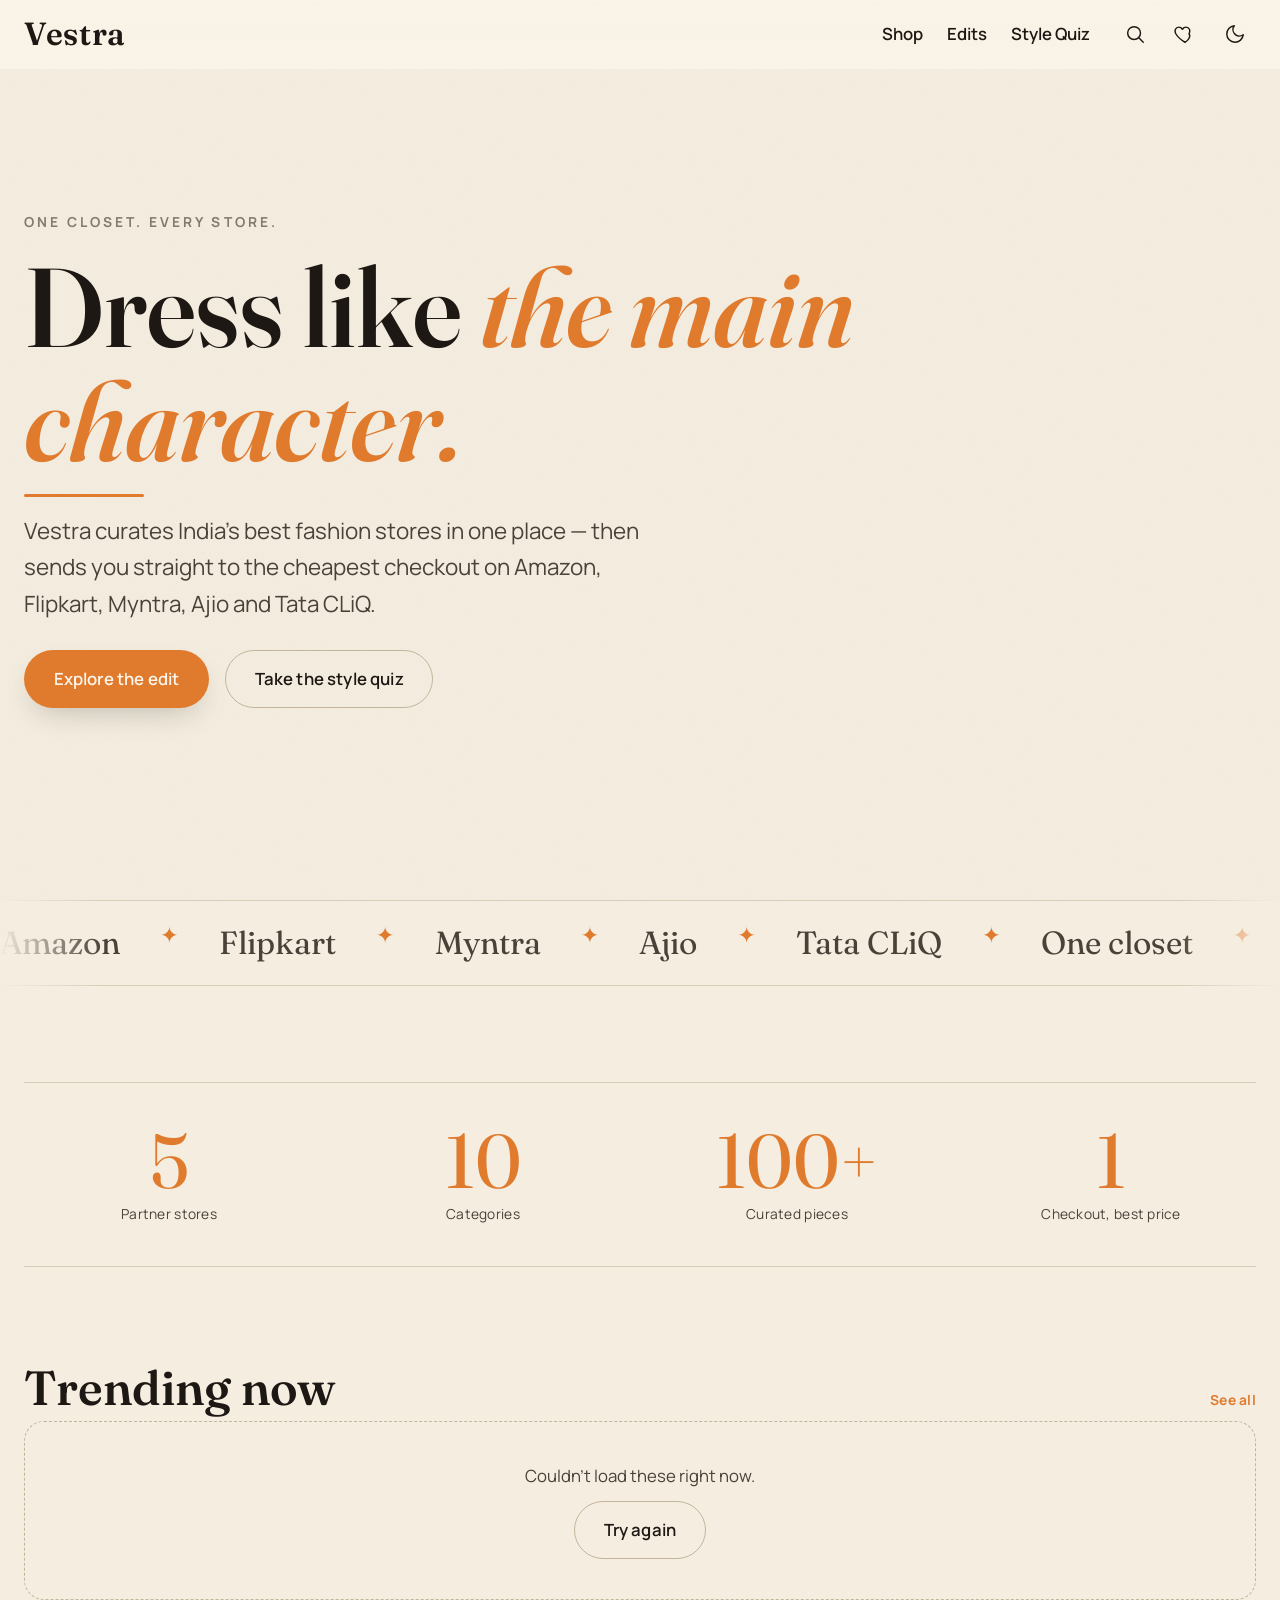
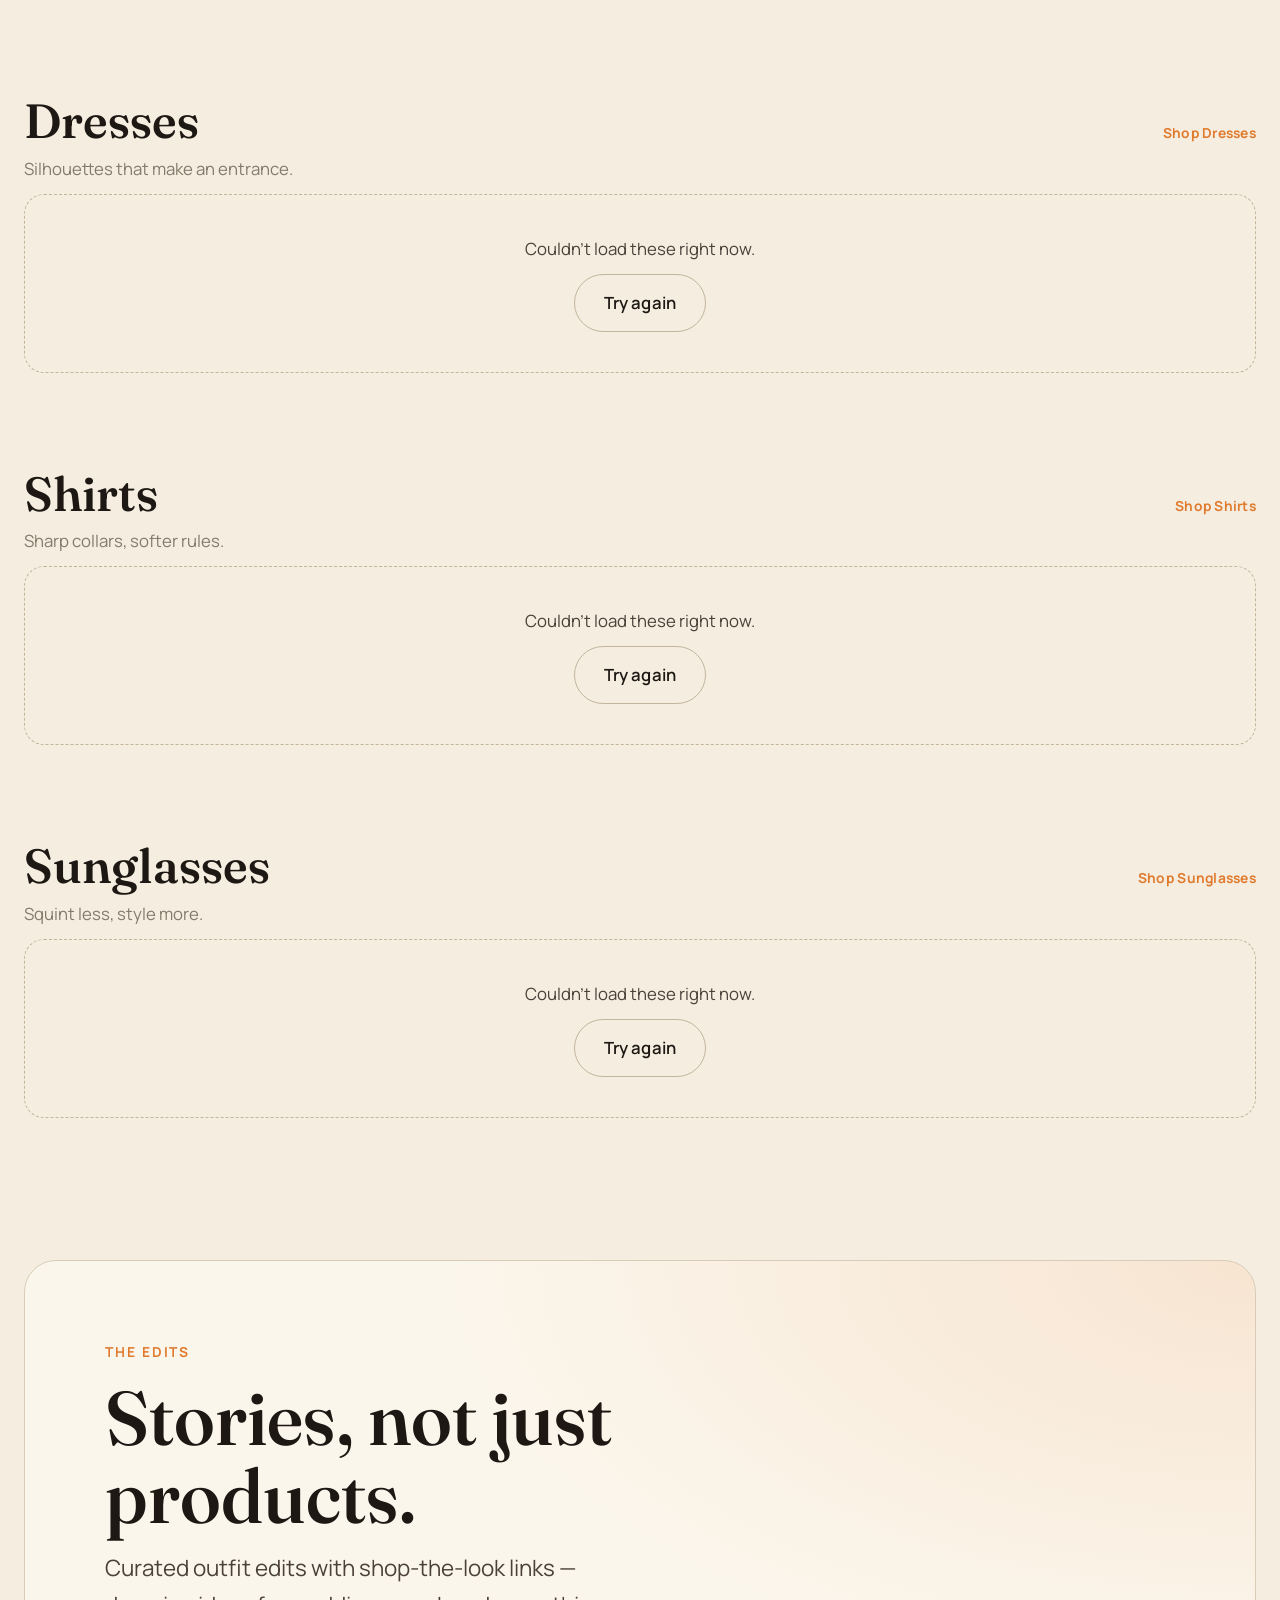
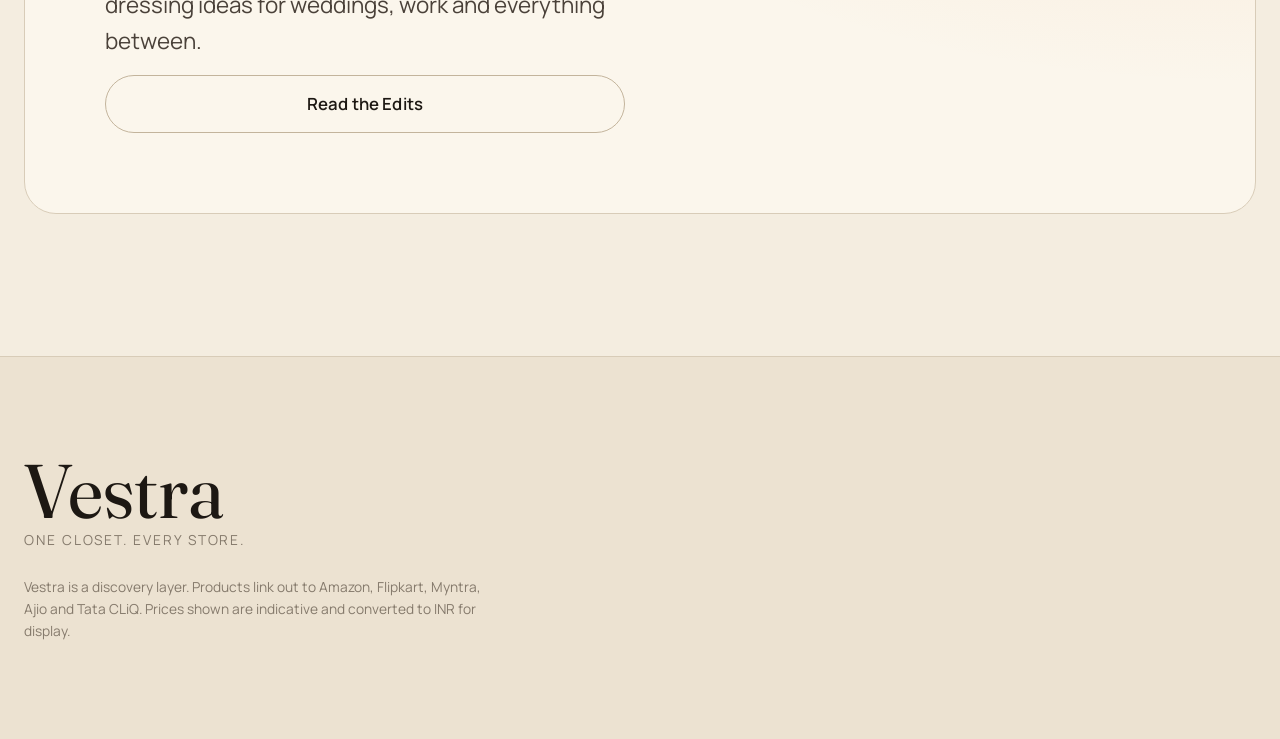
==== index.html @ 84464e83 "feat: :sparkles: Add the initial styling and product window." ====
<!DOCTYPE html>
<html lang="en" data-theme="light">
  <head>
    <meta charset="UTF-8" />
    <meta name="viewport" content="width=device-width, initial-scale=1.0" />
    <meta
      name="description"
      content="Vestra — one closet, every store. Discover clothing across Amazon, Flipkart, Myntra, Ajio and Tata CLiQ, and check out at the best price."
    />
    <meta name="theme-color" content="#e07b2e" />
    <title>Vestra — One closet. Every store.</title>

    <!--
      Theme boot: apply the saved / OS-preferred theme BEFORE first paint so
      there is no flash of the wrong colour scheme. Kept inline and tiny on
      purpose; the value key mirrors STORAGE_KEYS.THEME / THEME.ATTRIBUTE.
    -->
    <script>
      (function () {
        try {
          var KEY = 'vestra.theme.v1';
          var saved = localStorage.getItem(KEY);
          var theme =
            saved === 'light' || saved === 'dark'
              ? saved
              : window.matchMedia('(prefers-color-scheme: dark)').matches
                ? 'dark'
                : 'light';
          document.documentElement.setAttribute('data-theme', theme);
        } catch (e) {
          /* storage blocked — default theme from the attribute stands */
        }
      })();
    </script>

    <!-- Fonts: Fraunces (display serif) + Manrope (sans). -->
    <link rel="preconnect" href="https://fonts.googleapis.com" />
    <link rel="preconnect" href="https://fonts.gstatic.com" crossorigin />
    <link
      href="https://fonts.googleapis.com/css2?family=Fraunces:ital,opsz,wght@0,9..144,400..700;1,9..144,400..600&family=Manrope:wght@400;500;600;700;800&display=swap"
      rel="stylesheet"
    />

    <!-- Styles: order matters (tokens → base → layout → components → pages → motion). -->
    <link rel="stylesheet" href="css/tokens.css" />
    <link rel="stylesheet" href="css/base.css" />
    <link rel="stylesheet" href="css/layout.css" />
    <link rel="stylesheet" href="css/components.css" />
    <link rel="stylesheet" href="css/pages.css" />
    <link rel="stylesheet" href="css/motion.css" />
  </head>
  <body>
    <a class="skip-link" href="#app-main">Skip to content</a>

    <header id="app-header" class="app-header"></header>

    <main id="app-main" class="app-main" tabindex="-1"></main>

    <footer id="app-footer" class="app-footer"></footer>

    <div id="toast-host" class="toast-host" aria-live="polite" aria-atomic="false"></div>

    <noscript>
      <p style="padding: 2rem; text-align: center">
        Vestra needs JavaScript enabled to browse the collection.
      </p>
    </noscript>

    <script type="module" src="js/app.js"></script>
  </body>
</html>
---- css/tokens.css ----
/*
 * tokens.css — Design tokens for the "Ink & Saffron Atelier" theme.
 * All colour, type, spacing, radius, shadow and motion values live here as
 * custom properties. Light (ivory paper) is the default; [data-theme="dark"]
 * (Midnight Ink) overrides the colour set only. Nothing else in the codebase
 * should hard-code a colour or a raw pixel scale value.
 */

:root {
  /* --- Brand palette (theme-independent hues) --- */
  --saffron: #e07b2e;
  --saffron-bright: #f2953f;
  --saffron-deep: #b85e18;
  --ink-true: #17130f;

  /* --- Light theme: warm ivory paper + deep ink --- */
  --paper: #f4ede0;
  --paper-raised: #fbf6ec;
  --paper-sunk: #ece2d1;
  --ink: #1d1813;
  --ink-soft: #4a4139;
  --ink-faint: #857a6c;
  --line: #d8ccb8;
  --line-strong: #c3b49c;
  --accent: var(--saffron);
  --accent-hover: var(--saffron-deep);
  --accent-contrast: #fff8ef;
  --on-accent: #fdf6ec;
  --surface-glass: rgba(251, 246, 236, 0.72);
  --success: #3f7d55;
  --danger: #b23b32;
  --shadow-color: 29 24 19;
  --grain-opacity: 0.045;

  /* --- Typography --- */
  --font-display: 'Fraunces', 'Georgia', serif;
  --font-sans: 'Manrope', system-ui, -apple-system, 'Segoe UI', sans-serif;

  --step--1: clamp(0.78rem, 0.75rem + 0.15vw, 0.86rem);
  --step-0: clamp(0.95rem, 0.92rem + 0.2vw, 1.05rem);
  --step-1: clamp(1.15rem, 1.05rem + 0.5vw, 1.4rem);
  --step-2: clamp(1.45rem, 1.25rem + 1vw, 2rem);
  --step-3: clamp(1.9rem, 1.5rem + 2vw, 3rem);
  --step-4: clamp(2.6rem, 1.8rem + 4vw, 4.75rem);
  --step-5: clamp(3.2rem, 2rem + 6.5vw, 7rem);

  --leading-tight: 1.02;
  --leading-snug: 1.2;
  --leading-body: 1.62;
  --tracking-wide: 0.22em;
  --tracking-caps: 0.14em;

  /* --- Spacing scale (8px base, fluid where useful) --- */
  --space-2xs: 0.25rem;
  --space-xs: 0.5rem;
  --space-sm: 0.75rem;
  --space-md: 1rem;
  --space-lg: 1.5rem;
  --space-xl: 2.5rem;
  --space-2xl: clamp(3rem, 2rem + 5vw, 6rem);
  --space-3xl: clamp(4rem, 2.5rem + 8vw, 9rem);

  /* --- Radii --- */
  --radius-sm: 6px;
  --radius-md: 12px;
  --radius-lg: 20px;
  --radius-xl: 32px;
  --radius-pill: 999px;

  /* --- Elevation --- */
  --shadow-sm: 0 1px 2px rgba(var(--shadow-color) / 0.08);
  --shadow-md: 0 12px 30px -12px rgba(var(--shadow-color) / 0.28);
  --shadow-lg: 0 30px 60px -20px rgba(var(--shadow-color) / 0.35);

  /* --- Layout --- */
  --container: 1240px;
  --container-narrow: 780px;
  --header-h: 68px;

  /* --- Motion --- */
  --ease-out: cubic-bezier(0.16, 1, 0.3, 1);
  --ease-in-out: cubic-bezier(0.65, 0, 0.35, 1);
  --ease-spring: cubic-bezier(0.34, 1.56, 0.64, 1);
  --dur-fast: 180ms;
  --dur-base: 320ms;
  --dur-slow: 620ms;

  /* --- Z layers --- */
  --z-header: 100;
  --z-menu: 90;
  --z-toast: 200;
  --z-overlay: 150;

  /* Paper-grain texture as an inline SVG data-URI (fractal noise). */
  --grain: url("data:image/svg+xml,%3Csvg xmlns='http://www.w3.org/2000/svg' width='140' height='140'%3E%3Cfilter id='n'%3E%3CfeTurbulence type='fractalNoise' baseFrequency='0.85' numOctaves='2' stitchTiles='stitch'/%3E%3C/filter%3E%3Crect width='100%25' height='100%25' filter='url(%23n)'/%3E%3C/svg%3E");
}

/* --- Dark theme: Midnight Ink --- */
:root[data-theme='dark'] {
  --paper: #14110d;
  --paper-raised: #1e1a15;
  --paper-sunk: #100d0a;
  --ink: #f3ebdd;
  --ink-soft: #c9bda9;
  --ink-faint: #8c7f6d;
  --line: #322b22;
  --line-strong: #453c30;
  --accent: var(--saffron-bright);
  --accent-hover: var(--saffron-bright);
  --accent-contrast: #1a140c;
  --on-accent: #17130d;
  --surface-glass: rgba(30, 26, 21, 0.72);
  --success: #6bbd87;
  --danger: #e0776c;
  --shadow-color: 0 0 0;
  --grain-opacity: 0.06;
}
---- css/base.css ----
/*
 * base.css — Reset, typography defaults, the paper-grain overlay, focus and
 * selection styling, buttons, links and other primitive element styles shared
 * across every page.
 */

*,
*::before,
*::after {
  box-sizing: border-box;
}

* {
  margin: 0;
}

html {
  -webkit-text-size-adjust: 100%;
  scroll-behavior: smooth;
}

@media (prefers-reduced-motion: reduce) {
  html {
    scroll-behavior: auto;
  }
}

body {
  min-height: 100vh;
  background-color: var(--paper);
  color: var(--ink);
  font-family: var(--font-sans);
  font-size: var(--step-0);
  line-height: var(--leading-body);
  font-weight: 400;
  -webkit-font-smoothing: antialiased;
  text-rendering: optimizeLegibility;
  transition: background-color var(--dur-base) var(--ease-out),
    color var(--dur-base) var(--ease-out);
}

/* Fixed paper-grain overlay — the tactile "atelier" texture. */
body::before {
  content: '';
  position: fixed;
  inset: 0;
  z-index: 1;
  pointer-events: none;
  background-image: var(--grain);
  background-repeat: repeat;
  opacity: var(--grain-opacity);
  mix-blend-mode: multiply;
}

:root[data-theme='dark'] body::before {
  mix-blend-mode: screen;
}

img,
picture,
svg,
video {
  display: block;
  max-width: 100%;
}

button,
input,
select,
textarea {
  font: inherit;
  color: inherit;
}

button {
  background: none;
  border: none;
  cursor: pointer;
}

a {
  color: inherit;
  text-decoration: none;
}

ul,
ol {
  list-style: none;
  padding: 0;
}

h1,
h2,
h3,
h4 {
  font-family: var(--font-display);
  font-weight: 560;
  line-height: var(--leading-snug);
  font-optical-sizing: auto;
}

em {
  font-style: italic;
}

/* --- Accessible focus ring --- */
:focus-visible {
  outline: 2px solid var(--accent);
  outline-offset: 3px;
  border-radius: var(--radius-sm);
}

::selection {
  background: var(--accent);
  color: var(--on-accent);
}

/* --- Scrollbar (WebKit) --- */
::-webkit-scrollbar {
  width: 11px;
  height: 11px;
}
::-webkit-scrollbar-thumb {
  background: var(--line-strong);
  border-radius: var(--radius-pill);
  border: 3px solid var(--paper);
}

/* --- Icon primitive --- */
.icon {
  width: 22px;
  height: 22px;
  flex: none;
}

/* --- Buttons --- */
.btn {
  display: inline-flex;
  align-items: center;
  justify-content: center;
  gap: var(--space-xs);
  padding: 0.85em 1.7em;
  border-radius: var(--radius-pill);
  font-family: var(--font-sans);
  font-size: var(--step-0);
  font-weight: 600;
  letter-spacing: 0.01em;
  cursor: pointer;
  border: 1px solid transparent;
  transition: transform var(--dur-fast) var(--ease-out),
    background-color var(--dur-fast) var(--ease-out),
    color var(--dur-fast) var(--ease-out),
    border-color var(--dur-fast) var(--ease-out),
    box-shadow var(--dur-fast) var(--ease-out);
  will-change: transform;
}
.btn:active {
  transform: scale(0.97);
}
.btn--primary {
  background: var(--accent);
  color: var(--on-accent);
  box-shadow: var(--shadow-md);
}
.btn--primary:hover {
  background: var(--accent-hover);
  transform: translateY(-2px);
}
.btn--ghost {
  background: transparent;
  color: var(--ink);
  border-color: var(--line-strong);
}
.btn--ghost:hover {
  border-color: var(--ink);
  transform: translateY(-2px);
}
.btn--block {
  width: 100%;
}
.btn:disabled {
  opacity: 0.5;
  cursor: not-allowed;
  transform: none;
}

/* --- Utility --- */
.is-hidden {
  display: none !important;
}
.visually-hidden {
  position: absolute;
  width: 1px;
  height: 1px;
  padding: 0;
  overflow: hidden;
  clip: rect(0 0 0 0);
  white-space: nowrap;
  border: 0;
}

/* Skip link for keyboard users. */
.skip-link {
  position: absolute;
  left: var(--space-md);
  top: -60px;
  z-index: var(--z-toast);
  background: var(--ink);
  color: var(--paper);
  padding: var(--space-xs) var(--space-md);
  border-radius: var(--radius-sm);
  transition: top var(--dur-fast) var(--ease-out);
}
.skip-link:focus {
  top: var(--space-md);
}
---- css/layout.css ----
/*
 * layout.css — App chrome (header, nav, footer), the page outlet, container
 * widths, section rhythm, saffron rule lines, and the shared page-shell/hero
 * scaffolding used by every route.
 */

/* --- Containers --- */
.container,
#app-main > * {
  width: 100%;
}

.app-main {
  position: relative;
  z-index: 2;
  min-height: 60vh;
}

.section {
  width: min(100% - 2 * var(--space-lg), var(--container));
  margin-inline: auto;
  padding-block: var(--space-2xl);
}
.section--narrow {
  width: min(100% - 2 * var(--space-lg), var(--container-narrow));
}

/* --- Header --- */
.app-header {
  position: sticky;
  top: 0;
  z-index: var(--z-header);
  background: var(--surface-glass);
  backdrop-filter: blur(14px) saturate(1.2);
  -webkit-backdrop-filter: blur(14px) saturate(1.2);
  border-bottom: 1px solid transparent;
  transition: border-color var(--dur-base) var(--ease-out),
    box-shadow var(--dur-base) var(--ease-out);
}
.app-header.is-scrolled {
  border-bottom-color: var(--line);
  box-shadow: var(--shadow-sm);
}
.header__inner {
  width: min(100% - 2 * var(--space-lg), var(--container));
  margin-inline: auto;
  min-height: var(--header-h);
  display: flex;
  align-items: center;
  gap: var(--space-lg);
}
.brand {
  margin-right: auto;
}
.brand__mark {
  font-family: var(--font-display);
  font-weight: 600;
  font-size: var(--step-2);
  letter-spacing: 0.02em;
}
.header__nav {
  display: flex;
  align-items: center;
  gap: var(--space-lg);
}
.header__nav-item {
  position: relative;
}
.header__link {
  font-weight: 600;
  font-size: var(--step-0);
  padding: var(--space-xs) 0;
  position: relative;
}
.header__link::after {
  content: '';
  position: absolute;
  left: 0;
  bottom: 0;
  height: 2px;
  width: 100%;
  background: var(--accent);
  transform: scaleX(0);
  transform-origin: left;
  transition: transform var(--dur-base) var(--ease-out);
}
.header__link:hover::after,
.header__link.is-active::after {
  transform: scaleX(1);
}
.header__actions {
  display: flex;
  align-items: center;
  gap: var(--space-xs);
}
.header__icon-btn {
  position: relative;
  display: inline-flex;
  align-items: center;
  justify-content: center;
  width: 42px;
  height: 42px;
  border-radius: var(--radius-pill);
  color: var(--ink);
  transition: background-color var(--dur-fast) var(--ease-out),
    color var(--dur-fast) var(--ease-out);
}
.header__icon-btn:hover {
  background: var(--paper-sunk);
  color: var(--accent);
}
.header__badge {
  position: absolute;
  top: 2px;
  right: 2px;
  min-width: 18px;
  height: 18px;
  padding: 0 5px;
  border-radius: var(--radius-pill);
  background: var(--accent);
  color: var(--on-accent);
  font-size: 0.68rem;
  font-weight: 700;
  display: grid;
  place-items: center;
  line-height: 1;
}
.header__menu-btn {
  display: none;
  color: var(--ink);
}

/* --- Category mega-menu --- */
.nav-menu {
  position: absolute;
  top: calc(100% + var(--space-sm));
  left: 50%;
  transform: translateX(-50%) translateY(8px);
  display: flex;
  gap: var(--space-xl);
  padding: var(--space-lg) var(--space-xl);
  background: var(--paper-raised);
  border: 1px solid var(--line);
  border-radius: var(--radius-lg);
  box-shadow: var(--shadow-lg);
  opacity: 0;
  visibility: hidden;
  transition: opacity var(--dur-base) var(--ease-out),
    transform var(--dur-base) var(--ease-out), visibility var(--dur-base);
}
.header__nav-item.has-menu:hover .nav-menu,
.header__nav-item.has-menu:focus-within .nav-menu {
  opacity: 1;
  visibility: visible;
  transform: translateX(-50%) translateY(0);
}
.nav-menu__head {
  display: block;
  font-family: var(--font-display);
  font-size: var(--step-1);
  margin-bottom: var(--space-sm);
}
.nav-menu__list {
  display: grid;
  gap: var(--space-2xs);
}
.nav-menu__list a {
  color: var(--ink-soft);
  font-size: var(--step--1);
  transition: color var(--dur-fast) var(--ease-out);
}
.nav-menu__list a:hover {
  color: var(--accent);
}

/* --- Footer --- */
.app-footer {
  position: relative;
  z-index: 2;
  border-top: 1px solid var(--line);
  background: var(--paper-sunk);
  margin-top: var(--space-3xl);
}
.footer__inner {
  width: min(100% - 2 * var(--space-lg), var(--container));
  margin-inline: auto;
  padding-block: var(--space-2xl);
  display: grid;
  gap: var(--space-lg);
}
.footer__word {
  font-family: var(--font-display);
  font-size: var(--step-4);
  line-height: 1;
}
.footer__tag {
  color: var(--ink-faint);
  letter-spacing: var(--tracking-caps);
  text-transform: uppercase;
  font-size: var(--step--1);
}
.footer__fine {
  color: var(--ink-faint);
  max-width: 60ch;
  font-size: var(--step--1);
}

/* --- Saffron rule --- */
.rule {
  height: 3px;
  width: 88px;
  background: var(--accent);
  border-radius: var(--radius-pill);
}

/* --- Generic page shells --- */
.page-shell {
  width: min(100% - 2 * var(--space-lg), var(--container));
  margin-inline: auto;
  padding-block: var(--space-2xl);
}
.page-title {
  font-size: var(--step-4);
}
.page-lede {
  color: var(--ink-soft);
  max-width: 60ch;
  margin-top: var(--space-sm);
}
.eyebrow {
  text-transform: uppercase;
  letter-spacing: var(--tracking-caps);
  font-size: var(--step--1);
  font-weight: 700;
  color: var(--accent);
}

/* --- Hero (home) --- */
.hero {
  width: min(100% - 2 * var(--space-lg), var(--container));
  margin-inline: auto;
  padding-block: var(--space-3xl) var(--space-2xl);
  display: grid;
  gap: var(--space-md);
}
.hero__eyebrow {
  text-transform: uppercase;
  letter-spacing: var(--tracking-wide);
  font-size: var(--step--1);
  font-weight: 700;
  color: var(--ink-faint);
}
.hero__title {
  font-size: var(--step-5);
  line-height: var(--leading-tight);
  max-width: 16ch;
}
.hero__title em {
  color: var(--accent);
}
.hero__rule {
  height: 3px;
  width: 120px;
  background: var(--accent);
  border-radius: var(--radius-pill);
}
.hero__lede {
  font-size: var(--step-1);
  color: var(--ink-soft);
  max-width: 46ch;
}
.hero__cta {
  display: flex;
  flex-wrap: wrap;
  gap: var(--space-md);
  margin-top: var(--space-sm);
}

/* --- 404 --- */
.notfound {
  width: min(100% - 2 * var(--space-lg), var(--container-narrow));
  margin-inline: auto;
  padding-block: var(--space-3xl);
  text-align: center;
  display: grid;
  gap: var(--space-md);
  justify-items: center;
}
.notfound__code {
  font-family: var(--font-display);
  font-size: var(--step-5);
  color: var(--accent);
  line-height: 1;
}
.notfound__title {
  font-size: var(--step-3);
}
.notfound__body {
  color: var(--ink-soft);
  max-width: 42ch;
}

/* --- Toast host --- */
.toast-host {
  position: fixed;
  bottom: var(--space-lg);
  left: 50%;
  transform: translateX(-50%);
  z-index: var(--z-toast);
  display: grid;
  gap: var(--space-xs);
  width: min(92vw, 420px);
  pointer-events: none;
}
.toast {
  pointer-events: auto;
  padding: var(--space-sm) var(--space-md);
  border-radius: var(--radius-md);
  background: var(--ink);
  color: var(--paper);
  font-size: var(--step--1);
  font-weight: 600;
  box-shadow: var(--shadow-lg);
  opacity: 0;
  transform: translateY(12px);
  transition: opacity var(--dur-base) var(--ease-out),
    transform var(--dur-base) var(--ease-out);
}
.toast.is-active {
  opacity: 1;
  transform: translateY(0);
}
.toast--success {
  background: var(--success);
  color: #fff;
}
.toast--error {
  background: var(--danger);
  color: #fff;
}

/* --- Responsive --- */
@media (max-width: 860px) {
  .header__menu-btn {
    display: inline-flex;
    order: -1;
  }
  .header__nav {
    position: fixed;
    inset: var(--header-h) 0 auto 0;
    flex-direction: column;
    align-items: flex-start;
    gap: var(--space-md);
    padding: var(--space-lg);
    background: var(--paper-raised);
    border-bottom: 1px solid var(--line);
    box-shadow: var(--shadow-lg);
    transform: translateY(-120%);
    transition: transform var(--dur-base) var(--ease-out);
    z-index: var(--z-menu);
  }
  .header__nav.is-open {
    transform: translateY(0);
  }
  .nav-menu {
    position: static;
    transform: none;
    opacity: 1;
    visibility: visible;
    box-shadow: none;
    border: none;
    padding: var(--space-sm) 0 0;
    background: transparent;
    flex-direction: column;
    gap: var(--space-md);
  }
}
---- css/components.css ----
/*
 * components.css — Reusable UI components: cards, rails, badges, skeletons,
 * filters, the price-comparison table, quiz UI and toasts. Grows phase by
 * phase; keep component blocks grouped and labelled.
 */

/* ============================================================
 * Product card
 * ============================================================ */
.card {
  position: relative;
  display: flex;
  flex-direction: column;
  border-radius: var(--radius-lg);
  background: var(--paper-raised);
  overflow: hidden;
  border: 1px solid var(--line);
  transition: transform var(--dur-base) var(--ease-out),
    box-shadow var(--dur-base) var(--ease-out), border-color var(--dur-base) var(--ease-out);
}
.card:hover {
  transform: translateY(-6px);
  box-shadow: var(--shadow-lg);
  border-color: var(--line-strong);
}
.card__link {
  display: flex;
  flex-direction: column;
  height: 100%;
}
.card__media {
  position: relative;
  aspect-ratio: 4 / 5;
  background: var(--paper-sunk);
  overflow: hidden;
}
.card__img {
  width: 100%;
  height: 100%;
  object-fit: cover;
  opacity: 0;
  transform: scale(1.04);
  transition: opacity var(--dur-slow) var(--ease-out),
    transform var(--dur-slow) var(--ease-out);
}
.card__img.is-loaded {
  opacity: 1;
  transform: scale(1);
}
.card:hover .card__img.is-loaded {
  transform: scale(1.07);
}
.card__tag {
  position: absolute;
  top: var(--space-sm);
  left: var(--space-sm);
  z-index: 2;
  background: var(--accent);
  color: var(--on-accent);
  font-size: 0.72rem;
  font-weight: 700;
  letter-spacing: 0.03em;
  padding: 4px 10px;
  border-radius: var(--radius-pill);
}
.card__body {
  padding: var(--space-md);
  display: grid;
  gap: 4px;
  flex: 1;
}
.card__brand {
  font-size: 0.72rem;
  text-transform: uppercase;
  letter-spacing: var(--tracking-caps);
  color: var(--ink-faint);
  font-weight: 700;
}
.card__title {
  font-family: var(--font-sans);
  font-size: var(--step-0);
  font-weight: 600;
  line-height: 1.3;
  display: -webkit-box;
  -webkit-line-clamp: 2;
  -webkit-box-orient: vertical;
  overflow: hidden;
}
.card__meta {
  display: flex;
  align-items: baseline;
  gap: var(--space-xs);
  margin-top: auto;
  padding-top: var(--space-xs);
  flex-wrap: wrap;
}
.card__price {
  font-weight: 700;
  font-size: var(--step-1);
}
.card__price-was {
  color: var(--ink-faint);
  text-decoration: line-through;
  font-size: var(--step--1);
}
.card__rating {
  margin-left: auto;
  display: inline-flex;
  align-items: center;
  gap: 3px;
  color: var(--ink-soft);
  font-size: var(--step--1);
  font-weight: 600;
}
.icon--xs {
  width: 13px;
  height: 13px;
  color: var(--accent);
}
.card__heart {
  position: absolute;
  top: var(--space-sm);
  right: var(--space-sm);
  z-index: 3;
  width: 38px;
  height: 38px;
  display: grid;
  place-items: center;
  border-radius: var(--radius-pill);
  background: var(--surface-glass);
  backdrop-filter: blur(6px);
  -webkit-backdrop-filter: blur(6px);
  color: var(--ink-faint);
  border: 1px solid var(--line);
  transition: transform var(--dur-fast) var(--ease-spring),
    color var(--dur-fast) var(--ease-out), background-color var(--dur-fast) var(--ease-out);
}
.card__heart:hover {
  transform: scale(1.12);
  color: var(--accent);
}
.card__heart.is-active {
  color: var(--accent);
  background: var(--accent-contrast);
  border-color: var(--accent);
}
.card__heart .icon {
  width: 19px;
  height: 19px;
  transition: transform var(--dur-fast) var(--ease-spring);
}
.card__heart.is-active .icon {
  transform: scale(1.08);
}
.card__heart-burst {
  position: absolute;
  inset: 0;
  border-radius: inherit;
  border: 2px solid var(--accent);
  opacity: 0;
  pointer-events: none;
}
.card__heart.is-popping .card__heart-burst {
  animation: heart-burst var(--dur-base) var(--ease-out);
}

/* ============================================================
 * Card grid
 * ============================================================ */
.card-grid {
  display: grid;
  grid-template-columns: repeat(auto-fill, minmax(230px, 1fr));
  gap: var(--space-lg);
}

/* ============================================================
 * Rail (horizontal carousel)
 * ============================================================ */
.rail {
  position: relative;
}
.rail__track {
  display: flex;
  gap: var(--space-lg);
  overflow-x: auto;
  scroll-snap-type: x proximity;
  padding: var(--space-xs) 2px var(--space-lg);
  scrollbar-width: none;
  cursor: grab;
}
.rail__track::-webkit-scrollbar {
  display: none;
}
.rail__track.is-dragging {
  cursor: grabbing;
  scroll-snap-type: none;
  user-select: none;
}
.rail__item {
  flex: 0 0 clamp(200px, 42vw, 268px);
  scroll-snap-align: start;
}
.rail__nav {
  position: absolute;
  top: 34%;
  z-index: 4;
  width: 44px;
  height: 44px;
  display: grid;
  place-items: center;
  border-radius: var(--radius-pill);
  background: var(--paper-raised);
  border: 1px solid var(--line-strong);
  color: var(--ink);
  box-shadow: var(--shadow-md);
  transition: opacity var(--dur-fast) var(--ease-out),
    transform var(--dur-fast) var(--ease-out), background-color var(--dur-fast);
}
.rail__nav:hover {
  background: var(--accent);
  color: var(--on-accent);
  transform: scale(1.06);
}
.rail__nav[data-rail-dir='prev'] {
  left: -18px;
}
.rail__nav[data-rail-dir='next'] {
  right: -18px;
}
.rail__nav[disabled] {
  opacity: 0;
  pointer-events: none;
}
@media (max-width: 720px) {
  .rail__nav {
    display: none;
  }
}

/* ============================================================
 * Skeletons
 * ============================================================ */
.skeleton {
  position: relative;
  overflow: hidden;
  background: var(--paper-sunk);
  border-radius: var(--radius-sm);
}
.skeleton::after {
  content: '';
  position: absolute;
  inset: 0;
  background: linear-gradient(
    90deg,
    transparent 0%,
    rgba(255, 255, 255, 0.28) 50%,
    transparent 100%
  );
  background-size: 200% 100%;
  animation: shimmer 1.4s linear infinite;
}
:root[data-theme='dark'] .skeleton::after {
  background: linear-gradient(90deg, transparent, rgba(255, 255, 255, 0.06) 50%, transparent);
  background-size: 200% 100%;
}
.skeleton-card {
  display: grid;
  gap: var(--space-xs);
  padding: 0 0 var(--space-md);
}
.skeleton--media {
  aspect-ratio: 4 / 5;
  border-radius: var(--radius-lg);
}
.skeleton--line {
  height: 0.85rem;
  border-radius: var(--radius-pill);
}
.skeleton--block {
  width: 100%;
  height: 100%;
  border-radius: var(--radius-lg);
}

/* ============================================================
 * Rail empty / error states
 * ============================================================ */
.rail-empty,
.rail-error {
  padding: var(--space-xl);
  text-align: center;
  color: var(--ink-soft);
  border: 1px dashed var(--line-strong);
  border-radius: var(--radius-lg);
}
.rail-error {
  display: grid;
  gap: var(--space-sm);
  justify-items: center;
}

/* ============================================================
 * Marquee words
 * ============================================================ */
.marquee {
  border-block: 1px solid var(--line);
  padding-block: var(--space-md);
  margin-block: var(--space-2xl);
}
.marquee__word {
  font-family: var(--font-display);
  font-size: var(--step-2);
  color: var(--ink-soft);
}
.marquee__dot {
  color: var(--accent);
  font-size: var(--step-1);
}

/* ============================================================
 * Stars
 * ============================================================ */
.stars {
  display: inline-flex;
  gap: 2px;
}
.stars .icon {
  color: var(--line-strong);
}
.stars .icon.is-filled {
  color: var(--accent);
}
.icon--sm {
  width: 16px;
  height: 16px;
}

/* ============================================================
 * Gallery
 * ============================================================ */
.gallery {
  display: grid;
  gap: var(--space-sm);
}
.gallery__main {
  position: relative;
  aspect-ratio: 4 / 5;
  border-radius: var(--radius-lg);
  overflow: hidden;
  background: var(--paper-sunk);
  cursor: zoom-in;
}
.gallery__img {
  width: 100%;
  height: 100%;
  object-fit: cover;
  opacity: 0;
  transition: opacity var(--dur-base) var(--ease-out), transform var(--dur-slow) var(--ease-out);
}
.gallery__img.is-loaded {
  opacity: 1;
}
.gallery__main.is-active .gallery__img {
  transform: scale(1.9);
}
.gallery__thumbs {
  display: flex;
  gap: var(--space-xs);
  flex-wrap: wrap;
}
.gallery__thumb {
  width: 68px;
  height: 84px;
  border-radius: var(--radius-md);
  overflow: hidden;
  border: 2px solid transparent;
  opacity: 0.6;
  transition: opacity var(--dur-fast) var(--ease-out), border-color var(--dur-fast) var(--ease-out);
}
.gallery__thumb img {
  width: 100%;
  height: 100%;
  object-fit: cover;
}
.gallery__thumb:hover {
  opacity: 1;
}
.gallery__thumb.is-active {
  opacity: 1;
  border-color: var(--accent);
}

/* ============================================================
 * Size selector
 * ============================================================ */
.sizes {
  display: grid;
  gap: var(--space-xs);
}
.sizes__head {
  display: flex;
  justify-content: space-between;
  align-items: baseline;
}
.sizes__label {
  font-weight: 700;
  font-size: var(--step--1);
  text-transform: uppercase;
  letter-spacing: var(--tracking-caps);
  color: var(--ink-faint);
}
.sizes__guide {
  color: var(--accent);
  font-size: var(--step--1);
  font-weight: 600;
}
.sizes__error {
  color: var(--danger);
  font-size: var(--step--1);
  font-weight: 600;
}

/* ============================================================
 * Price comparison table
 * ============================================================ */
.pricetable {
  margin-top: var(--space-2xl);
  border: 1px solid var(--line);
  border-radius: var(--radius-xl);
  overflow: hidden;
  background: var(--paper-raised);
}
.pricetable__head {
  padding: var(--space-lg) var(--space-lg) var(--space-sm);
}
.pricetable__title {
  font-size: var(--step-2);
}
.pricetable__sub {
  color: var(--ink-faint);
  font-size: var(--step--1);
  max-width: 60ch;
}
.pricetable__list {
  display: grid;
}
.offer {
  display: grid;
  grid-template-columns: 1.2fr 1.4fr auto;
  align-items: center;
  gap: var(--space-md);
  padding: var(--space-md) var(--space-lg);
  border-top: 1px solid var(--line);
  transition: background-color var(--dur-fast) var(--ease-out);
}
.offer:hover {
  background: var(--paper-sunk);
}
.offer--best {
  background: linear-gradient(90deg, rgba(224, 123, 46, 0.1), transparent 60%);
}
.offer--best:hover {
  background: linear-gradient(90deg, rgba(224, 123, 46, 0.16), transparent 60%);
}
.offer--oos {
  opacity: 0.6;
}
.offer__store {
  display: flex;
  align-items: center;
  gap: var(--space-xs);
  font-weight: 700;
}
.offer__dot {
  width: 12px;
  height: 12px;
  border-radius: var(--radius-pill);
  flex: none;
}
.offer__badge {
  font-size: 0.66rem;
  font-weight: 800;
  text-transform: uppercase;
  letter-spacing: 0.05em;
  background: var(--accent);
  color: var(--on-accent);
  padding: 3px 8px;
  border-radius: var(--radius-pill);
}
.offer__price-col {
  display: grid;
  gap: 2px;
}
.offer__price {
  font-weight: 700;
  font-size: var(--step-1);
}
.offer__meta {
  font-size: var(--step--1);
  color: var(--ink-faint);
}
.offer__blurb {
  font-size: 0.72rem;
  color: var(--success);
  font-weight: 600;
}
.offer__action .btn {
  padding: 0.6em 1.1em;
  font-size: var(--step--1);
  white-space: nowrap;
}
@media (max-width: 640px) {
  .offer {
    grid-template-columns: 1fr auto;
    grid-template-areas: 'store action' 'price action';
    row-gap: var(--space-2xs);
  }
  .offer__store {
    grid-area: store;
  }
  .offer__price-col {
    grid-area: price;
  }
  .offer__action {
    grid-area: action;
  }
}

/* ============================================================
 * Reviews
 * ============================================================ */
.reviews {
  margin-top: var(--space-2xl);
}
.reviews__title {
  font-size: var(--step-3);
  margin-bottom: var(--space-lg);
}
.reviews__grid {
  display: grid;
  grid-template-columns: repeat(auto-fill, minmax(260px, 1fr));
  gap: var(--space-lg);
}
.review {
  padding: var(--space-lg);
  border: 1px solid var(--line);
  border-radius: var(--radius-lg);
  background: var(--paper-raised);
  display: grid;
  gap: var(--space-sm);
}
.review__comment {
  font-family: var(--font-display);
  font-size: var(--step-1);
  line-height: 1.35;
}
.review__by {
  color: var(--ink-faint);
  font-size: var(--step--1);
}
---- css/pages.css ----
/*
 * pages.css — Page-specific compositions: home rails, product detail layout,
 * wishlist board, quiz flow and the editorial "Edits" spreads. Grows phase by
 * phase; keep each page's block grouped and labelled.
 */

/* ============================================================
 * Home
 * ============================================================ */
.home {
  overflow: clip;
}
.rail-section {
  width: min(100% - 2 * var(--space-lg), var(--container));
  margin-inline: auto;
  margin-block: var(--space-2xl);
}
.rail-section__head {
  display: flex;
  align-items: baseline;
  justify-content: space-between;
  gap: var(--space-md);
  margin-bottom: var(--space-xs);
}
.rail-section__title {
  font-size: var(--step-3);
  line-height: 1.05;
}
.rail-section__sub {
  color: var(--ink-faint);
  margin-bottom: var(--space-sm);
  max-width: 50ch;
}
.rail-section__link {
  color: var(--accent);
  font-weight: 700;
  font-size: var(--step--1);
  letter-spacing: 0.02em;
  white-space: nowrap;
  border-bottom: 1px solid transparent;
  transition: border-color var(--dur-fast) var(--ease-out);
}
.rail-section__link:hover {
  border-bottom-color: var(--accent);
}

/* Stats band */
.stats {
  display: grid;
  grid-template-columns: repeat(4, 1fr);
  gap: var(--space-lg);
  text-align: center;
  border-block: 1px solid var(--line);
  padding-block: var(--space-xl);
}
.stat__num {
  display: block;
  font-family: var(--font-display);
  font-size: var(--step-4);
  line-height: 1;
  color: var(--accent);
}
.stat__label {
  color: var(--ink-soft);
  font-size: var(--step--1);
  letter-spacing: 0.02em;
}
@media (max-width: 680px) {
  .stats {
    grid-template-columns: repeat(2, 1fr);
    gap: var(--space-md);
  }
}

/* Editorial teaser */
.editorial-teaser {
  width: min(100% - 2 * var(--space-lg), var(--container));
  margin-inline: auto;
  margin-block: var(--space-3xl);
  border-radius: var(--radius-xl);
  background:
    radial-gradient(120% 140% at 100% 0%, rgba(224, 123, 46, 0.14), transparent 55%),
    var(--paper-raised);
  border: 1px solid var(--line);
  padding: clamp(2rem, 1rem + 6vw, 5rem);
}
.editorial-teaser__inner {
  display: grid;
  gap: var(--space-md);
  max-width: 52ch;
}
.editorial-teaser__title {
  font-size: var(--step-4);
  line-height: 1.02;
}
.editorial-teaser__body {
  color: var(--ink-soft);
  font-size: var(--step-1);
}

/* ============================================================
 * Shop
 * ============================================================ */
.shop {
  width: min(100% - 2 * var(--space-lg), var(--container));
  margin-inline: auto;
  padding-block: var(--space-2xl);
}
.shop__title {
  font-size: var(--step-4);
  line-height: 1.02;
  margin-block: var(--space-2xs) var(--space-lg);
}
.shop__toolbar {
  display: flex;
  gap: var(--space-md);
  flex-wrap: wrap;
  align-items: center;
}
.shop__search {
  flex: 1 1 320px;
}
.shop__search input {
  width: 100%;
  padding: 0.8em 1.2em;
  border-radius: var(--radius-pill);
  border: 1px solid var(--line-strong);
  background: var(--paper-raised);
  transition: border-color var(--dur-fast) var(--ease-out), box-shadow var(--dur-fast);
}
.shop__search input:focus {
  outline: none;
  border-color: var(--accent);
  box-shadow: 0 0 0 3px rgba(224, 123, 46, 0.16);
}
.shop__sort select,
.filters__select select {
  padding: 0.75em 2.4em 0.75em 1em;
  border-radius: var(--radius-pill);
  border: 1px solid var(--line-strong);
  background: var(--paper-raised);
  appearance: none;
  background-image: linear-gradient(45deg, transparent 50%, var(--ink-soft) 50%),
    linear-gradient(135deg, var(--ink-soft) 50%, transparent 50%);
  background-position: calc(100% - 20px) center, calc(100% - 15px) center;
  background-size: 5px 5px, 5px 5px;
  background-repeat: no-repeat;
  cursor: pointer;
}
.shop__layout {
  display: grid;
  grid-template-columns: 250px 1fr;
  gap: var(--space-xl);
  margin-top: var(--space-xl);
  align-items: start;
}
.shop__aside {
  position: sticky;
  top: calc(var(--header-h) + var(--space-md));
}
.shop__results-head {
  display: flex;
  align-items: center;
  justify-content: space-between;
  margin-bottom: var(--space-md);
}
.shop__count {
  color: var(--ink-soft);
  font-weight: 600;
}
.shop__filters-toggle {
  display: none;
  padding: 0.5em 1.2em;
}
.shop__pager {
  margin-top: var(--space-xl);
}

/* Filters panel */
.filters {
  display: grid;
  gap: var(--space-lg);
  padding: var(--space-lg);
  border: 1px solid var(--line);
  border-radius: var(--radius-lg);
  background: var(--paper-raised);
}
.filters__header {
  display: flex;
  justify-content: space-between;
  align-items: baseline;
}
.filters__title {
  font-size: var(--step-1);
}
.filters__clear {
  color: var(--accent);
  font-size: var(--step--1);
  font-weight: 700;
}
.filters__clear:hover {
  text-decoration: underline;
}
.filters__group {
  border: none;
  padding: 0;
  display: grid;
  gap: var(--space-sm);
}
.filters__legend {
  font-size: 0.72rem;
  text-transform: uppercase;
  letter-spacing: var(--tracking-caps);
  color: var(--ink-faint);
  font-weight: 700;
}
.chips {
  display: flex;
  flex-wrap: wrap;
  gap: var(--space-2xs);
}
.chip {
  padding: 0.4em 0.9em;
  border-radius: var(--radius-pill);
  border: 1px solid var(--line-strong);
  font-size: var(--step--1);
  font-weight: 600;
  background: transparent;
  transition: all var(--dur-fast) var(--ease-out);
}
.chip:hover {
  border-color: var(--ink);
}
.chip[aria-pressed='true'] {
  background: var(--ink);
  color: var(--paper);
  border-color: var(--ink);
}
.filters__price {
  display: flex;
  align-items: center;
  gap: var(--space-xs);
}
.filters__price-field input {
  width: 100%;
  padding: 0.5em 0.7em;
  border-radius: var(--radius-sm);
  border: 1px solid var(--line-strong);
  background: var(--paper);
}
.filters__hint {
  font-size: 0.72rem;
  color: var(--ink-faint);
}
.filters__toggle {
  display: flex;
  align-items: center;
  gap: var(--space-xs);
  cursor: pointer;
  font-weight: 600;
}
.filters__select select {
  width: 100%;
}

/* Pager + state blocks */
.pager {
  display: flex;
  align-items: center;
  justify-content: center;
  gap: var(--space-lg);
}
.pager__status {
  font-weight: 600;
  color: var(--ink-soft);
}
.state-block {
  text-align: center;
  padding: var(--space-3xl) var(--space-lg);
  display: grid;
  gap: var(--space-sm);
  justify-items: center;
}
.state-block__title {
  font-size: var(--step-2);
}
.state-block__body {
  color: var(--ink-soft);
  max-width: 40ch;
}

@media (max-width: 860px) {
  .shop__layout {
    grid-template-columns: 1fr;
  }
  .shop__aside {
    position: static;
    display: none;
  }
  .shop__aside.is-open {
    display: block;
  }
  .shop__filters-toggle {
    display: inline-flex;
  }
}

/* ============================================================
 * Product detail (PDP)
 * ============================================================ */
.pdp {
  width: min(100% - 2 * var(--space-lg), var(--container));
  margin-inline: auto;
  padding-block: var(--space-lg) var(--space-2xl);
}
.pdp__back {
  display: inline-block;
  color: var(--ink-soft);
  font-weight: 600;
  margin-bottom: var(--space-lg);
  transition: color var(--dur-fast) var(--ease-out);
}
.pdp__back:hover {
  color: var(--accent);
}
.pdp__top {
  display: grid;
  grid-template-columns: minmax(0, 1fr) minmax(0, 1fr);
  gap: var(--space-2xl);
  align-items: start;
}
.pdp__gallery {
  position: sticky;
  top: calc(var(--header-h) + var(--space-md));
}
.pdp__info {
  display: grid;
  gap: var(--space-md);
}
.pdp__brand {
  text-transform: uppercase;
  letter-spacing: var(--tracking-caps);
  color: var(--ink-faint);
  font-weight: 700;
  font-size: var(--step--1);
}
.pdp__title {
  font-size: var(--step-4);
  line-height: 1.03;
}
.pdp__rating {
  display: flex;
  align-items: center;
  gap: var(--space-xs);
}
.pdp__rating-count {
  color: var(--ink-soft);
  font-size: var(--step--1);
}
.pdp__price {
  display: flex;
  align-items: baseline;
  gap: var(--space-sm);
  flex-wrap: wrap;
}
.pdp__price-now {
  font-family: var(--font-display);
  font-size: var(--step-3);
  font-weight: 600;
}
.pdp__price-was {
  color: var(--ink-faint);
  text-decoration: line-through;
  font-size: var(--step-1);
}
.pdp__price-off {
  color: var(--accent);
  font-weight: 700;
}
.pdp__buy {
  border: 1px solid var(--line);
  border-radius: var(--radius-lg);
  padding: var(--space-md);
  background: var(--paper-raised);
  display: grid;
  gap: var(--space-md);
}
.pdp__best {
  display: flex;
  align-items: baseline;
  gap: var(--space-xs);
}
.pdp__best-label {
  text-transform: uppercase;
  font-size: 0.68rem;
  letter-spacing: var(--tracking-caps);
  color: var(--ink-faint);
  font-weight: 700;
}
.pdp__best-price {
  font-weight: 800;
  font-size: var(--step-2);
}
.pdp__best-store {
  color: var(--ink-soft);
}
.pdp__buy-actions {
  display: flex;
  gap: var(--space-sm);
}
.pdp__buy-actions .btn--primary {
  flex: 1;
}
.pdp__wishlist {
  flex: none;
}
.pdp__wishlist[aria-pressed='true'] {
  color: var(--accent);
  border-color: var(--accent);
}
.pdp__desc {
  color: var(--ink-soft);
  line-height: var(--leading-body);
}
.pdp__facts {
  display: grid;
  gap: var(--space-xs);
  margin-top: var(--space-xs);
}
.pdp__facts div {
  display: flex;
  gap: var(--space-sm);
  font-size: var(--step--1);
  border-top: 1px solid var(--line);
  padding-top: var(--space-xs);
}
.pdp__facts dt {
  color: var(--ink-faint);
  min-width: 90px;
  font-weight: 600;
}
.pdp__facts dd {
  color: var(--ink);
}

@media (max-width: 860px) {
  .pdp__top {
    grid-template-columns: 1fr;
    gap: var(--space-lg);
  }
  .pdp__gallery {
    position: static;
  }
}

/* ============================================================
 * Wishlist / closet
 * ============================================================ */
.wishlist__head {
  margin-bottom: var(--space-lg);
}
.wishlist__title {
  font-size: var(--step-4);
  line-height: 1.02;
}
.wishlist__bar {
  display: flex;
  justify-content: space-between;
  align-items: center;
  gap: var(--space-lg);
  flex-wrap: wrap;
  margin-bottom: var(--space-xl);
  padding-bottom: var(--space-md);
  border-bottom: 1px solid var(--line);
}
.wishlist__tabs {
  display: flex;
  gap: var(--space-xs);
  flex-wrap: wrap;
  align-items: center;
}
.tab-wrap {
  position: relative;
  display: inline-flex;
  align-items: center;
}
.tab {
  padding: 0.5em 1em;
  border-radius: var(--radius-pill);
  border: 1px solid var(--line-strong);
  font-weight: 600;
  font-size: var(--step--1);
  display: inline-flex;
  align-items: center;
  gap: 6px;
  transition: all var(--dur-fast) var(--ease-out);
}
.tab:hover {
  border-color: var(--ink);
}
.tab.is-active {
  background: var(--ink);
  color: var(--paper);
  border-color: var(--ink);
}
.tab__count {
  font-size: 0.7rem;
  opacity: 0.7;
}
.tab__del {
  margin-left: 2px;
  color: var(--ink-faint);
  font-size: 1.1rem;
  line-height: 1;
  padding: 0 4px;
  border-radius: var(--radius-pill);
}
.tab__del:hover {
  color: var(--danger);
}
.wishlist__newcol {
  display: flex;
  gap: var(--space-xs);
}
.wishlist__newcol-input {
  padding: 0.6em 1em;
  border-radius: var(--radius-pill);
  border: 1px solid var(--line-strong);
  background: var(--paper-raised);
  min-width: 220px;
}
.wishlist__newcol-input:focus {
  outline: none;
  border-color: var(--accent);
}
.wcard {
  display: flex;
  flex-direction: column;
  border: 1px solid var(--line);
  border-radius: var(--radius-lg);
  overflow: hidden;
  background: var(--paper-raised);
  transition: transform var(--dur-base) var(--ease-out), box-shadow var(--dur-base) var(--ease-out);
}
.wcard:hover {
  transform: translateY(-4px);
  box-shadow: var(--shadow-md);
}
.wcard__media {
  aspect-ratio: 4 / 5;
  background: var(--paper-sunk);
  overflow: hidden;
}
.wcard__media img {
  width: 100%;
  height: 100%;
  object-fit: cover;
  transition: transform var(--dur-slow) var(--ease-out);
}
.wcard:hover .wcard__media img {
  transform: scale(1.05);
}
.wcard__body {
  padding: var(--space-md);
  display: grid;
  gap: var(--space-xs);
  flex: 1;
}
.wcard__brand {
  font-size: 0.7rem;
  text-transform: uppercase;
  letter-spacing: var(--tracking-caps);
  color: var(--ink-faint);
  font-weight: 700;
}
.wcard__title {
  font-weight: 600;
  line-height: 1.3;
  display: -webkit-box;
  -webkit-line-clamp: 2;
  -webkit-box-orient: vertical;
  overflow: hidden;
}
.wcard__title:hover {
  color: var(--accent);
}
.wcard__price {
  font-weight: 700;
  font-size: var(--step-1);
}
.wcard__cols {
  display: flex;
  flex-wrap: wrap;
  gap: 4px;
  margin-top: var(--space-2xs);
}
.chip--sm {
  padding: 0.25em 0.6em;
  font-size: 0.72rem;
}
.chip--sm[aria-pressed='true'] {
  background: var(--accent);
  color: var(--on-accent);
  border-color: var(--accent);
}
.wcard__hint {
  font-size: 0.72rem;
  color: var(--ink-faint);
}
.wcard__remove {
  margin-top: auto;
  align-self: flex-start;
  color: var(--ink-faint);
  font-size: var(--step--1);
  font-weight: 600;
  padding-top: var(--space-xs);
}
.wcard__remove:hover {
  color: var(--danger);
  text-decoration: underline;
}

@media (max-width: 620px) {
  .wishlist__bar {
    flex-direction: column;
    align-items: stretch;
  }
  .wishlist__newcol-input {
    min-width: 0;
    flex: 1;
  }
}

/* ============================================================
 * Style quiz
 * ============================================================ */
.quiz__head {
  text-align: center;
  display: grid;
  gap: var(--space-xs);
  justify-items: center;
  margin-bottom: var(--space-xl);
}
.quiz__title {
  font-size: var(--step-4);
  line-height: 1.02;
}
.quiz__lede {
  color: var(--ink-soft);
  max-width: 42ch;
}
.quiz__progress {
  display: flex;
  align-items: center;
  gap: var(--space-sm);
  width: 100%;
  max-width: 420px;
  margin-top: var(--space-md);
}
.quiz__progress-track {
  flex: 1;
  height: 6px;
  border-radius: var(--radius-pill);
  background: var(--paper-sunk);
  overflow: hidden;
}
.quiz__progress-fill {
  display: block;
  height: 100%;
  width: 0;
  background: var(--accent);
  border-radius: inherit;
  transition: width var(--dur-slow) var(--ease-out);
}
.quiz__progress-label {
  font-size: var(--step--1);
  color: var(--ink-faint);
  font-weight: 600;
  white-space: nowrap;
}
.quiz-step,
.quiz-results {
  animation: quiz-in var(--dur-base) var(--ease-out);
}
@keyframes quiz-in {
  from {
    opacity: 0;
    transform: translateY(16px);
  }
  to {
    opacity: 1;
    transform: none;
  }
}
.quiz-step__eyebrow {
  text-transform: uppercase;
  letter-spacing: var(--tracking-caps);
  color: var(--ink-faint);
  font-size: var(--step--1);
  font-weight: 700;
}
.quiz-step__q {
  font-size: var(--step-3);
  margin-block: var(--space-2xs) var(--space-lg);
}
.quiz-options {
  display: grid;
  grid-template-columns: repeat(auto-fit, minmax(200px, 1fr));
  gap: var(--space-md);
}
.quiz-option {
  text-align: left;
  padding: var(--space-lg);
  border-radius: var(--radius-lg);
  border: 1.5px solid var(--line-strong);
  background: var(--paper-raised);
  display: grid;
  gap: var(--space-2xs);
  transition: transform var(--dur-fast) var(--ease-out), border-color var(--dur-fast),
    box-shadow var(--dur-fast), background-color var(--dur-fast);
}
.quiz-option:hover {
  transform: translateY(-3px);
  border-color: var(--ink);
  box-shadow: var(--shadow-md);
}
.quiz-option.is-selected {
  border-color: var(--accent);
  background: var(--accent-contrast);
  box-shadow: 0 0 0 3px rgba(224, 123, 46, 0.18);
}
.quiz-option__label {
  font-family: var(--font-display);
  font-size: var(--step-1);
}
.quiz-option__desc {
  color: var(--ink-soft);
  font-size: var(--step--1);
}
.quiz-nav {
  display: flex;
  justify-content: space-between;
  margin-top: var(--space-xl);
}
.quiz-results {
  text-align: center;
  display: grid;
  gap: var(--space-md);
  justify-items: center;
}
.quiz-results__title {
  font-size: var(--step-3);
}
.quiz-results__grid {
  display: grid;
  gap: var(--space-xs);
  width: 100%;
  max-width: 460px;
  text-align: left;
}
.quiz-results__row {
  display: flex;
  justify-content: space-between;
  gap: var(--space-md);
  padding: var(--space-sm) 0;
  border-bottom: 1px solid var(--line);
}
.quiz-results__row dt {
  color: var(--ink-faint);
  font-size: var(--step--1);
}
.quiz-results__row dd {
  font-weight: 700;
}
.quiz-results__cta {
  display: flex;
  gap: var(--space-md);
  flex-wrap: wrap;
  justify-content: center;
  margin-top: var(--space-md);
}

/* ============================================================
 * Editorial — Edits index
 * ============================================================ */
.edits__head {
  max-width: 60ch;
  margin-bottom: var(--space-xl);
}
.edits__title {
  font-size: var(--step-4);
  line-height: 1.02;
  margin-block: var(--space-2xs) var(--space-sm);
}
.edits__lede {
  color: var(--ink-soft);
  font-size: var(--step-1);
}
.edits__grid {
  display: grid;
  grid-template-columns: repeat(auto-fill, minmax(300px, 1fr));
  gap: var(--space-xl);
}
.edit-card {
  display: block;
  border-radius: var(--radius-xl);
  overflow: hidden;
  background: var(--paper-raised);
  border: 1px solid var(--line);
  transition: transform var(--dur-base) var(--ease-out), box-shadow var(--dur-base) var(--ease-out);
}
.edit-card:hover {
  transform: translateY(-6px);
  box-shadow: var(--shadow-lg);
}
.edit-card__media {
  aspect-ratio: 3 / 4;
  overflow: hidden;
  background: var(--paper-sunk);
}
.edit-card__media img {
  width: 100%;
  height: 100%;
  object-fit: cover;
  transition: transform var(--dur-slow) var(--ease-out);
}
.edit-card:hover .edit-card__media img {
  transform: scale(1.06);
}
.edit-card__body {
  padding: var(--space-lg);
}
.edit-card__eyebrow {
  text-transform: uppercase;
  letter-spacing: var(--tracking-caps);
  color: var(--accent);
  font-size: 0.7rem;
  font-weight: 800;
}
.edit-card__title {
  font-size: var(--step-2);
  margin-block: var(--space-2xs);
}
.edit-card__sub {
  color: var(--ink-soft);
}

/* ============================================================
 * Editorial — story detail
 * ============================================================ */
.edit-hero {
  position: relative;
  height: min(84vh, 760px);
  overflow: hidden;
  display: grid;
  align-items: end;
}
.edit-hero__media {
  position: absolute;
  inset: 0;
}
.edit-hero__media img,
.look__media img {
  width: 100%;
  height: 100%;
  object-fit: cover;
  transform: translate3d(0, var(--parallax, 0), 0) scale(1.2);
  will-change: transform;
}
.edit-hero::after {
  content: '';
  position: absolute;
  inset: 0;
  background: linear-gradient(to top, rgba(10, 8, 6, 0.75), rgba(10, 8, 6, 0.15) 55%, transparent);
}
.edit-hero__overlay {
  position: relative;
  z-index: 2;
  color: #fdf6ec;
  padding: clamp(1.5rem, 1rem + 4vw, 4rem);
  width: min(100% - 2 * var(--space-lg), var(--container));
  margin-inline: auto;
}
.edit-hero__eyebrow {
  text-transform: uppercase;
  letter-spacing: var(--tracking-wide);
  font-weight: 700;
  font-size: var(--step--1);
  opacity: 0.85;
}
.edit-hero__title {
  font-size: var(--step-5);
  line-height: 0.98;
  margin-block: var(--space-xs);
}
.edit-hero__sub {
  font-size: var(--step-1);
  max-width: 40ch;
  opacity: 0.92;
}
.edit-intro {
  padding-block: var(--space-2xl);
}
.edit-intro__text {
  font-family: var(--font-display);
  font-size: var(--step-2);
  line-height: 1.35;
}
.look {
  width: min(100% - 2 * var(--space-lg), var(--container));
  margin-inline: auto;
  display: grid;
  grid-template-columns: 1fr 1fr;
  gap: var(--space-2xl);
  align-items: center;
  margin-block: var(--space-2xl);
}
.look--b {
  direction: rtl;
}
.look--b > * {
  direction: ltr;
}
.look__media {
  aspect-ratio: 4 / 5;
  border-radius: var(--radius-xl);
  overflow: hidden;
  background: var(--paper-sunk);
}
.look__title {
  font-size: var(--step-3);
  margin-block: var(--space-2xs) var(--space-sm);
}
.look__copy {
  color: var(--ink-soft);
  font-size: var(--step-1);
  margin-bottom: var(--space-md);
  max-width: 42ch;
}
.look__rail {
  margin-block: var(--space-lg) var(--space-2xl);
}
.look__rail-label {
  text-transform: uppercase;
  letter-spacing: var(--tracking-caps);
  font-size: var(--step--1);
  font-weight: 700;
  color: var(--ink-faint);
  margin-bottom: var(--space-sm);
}
.edit-next {
  border-top: 1px solid var(--line);
  padding-block: var(--space-2xl);
}
.edit-next__link {
  display: grid;
  gap: var(--space-2xs);
}
.edit-next__title {
  font-family: var(--font-display);
  font-size: var(--step-3);
  transition: color var(--dur-fast) var(--ease-out);
}
.edit-next__link:hover .edit-next__title {
  color: var(--accent);
}

@media (max-width: 760px) {
  .look {
    grid-template-columns: 1fr;
    gap: var(--space-lg);
  }
  .look--b {
    direction: ltr;
  }
}
---- css/motion.css ----
/*
 * motion.css — All keyframes, scroll-reveal / stagger classes, marquee, and the
 * global prefers-reduced-motion override. JS adds `.is-revealed` when an element
 * enters the viewport (see motion/reveal.js); `--reveal-index` staggers grids.
 */

/* --- Scroll reveal --- */
[data-reveal] {
  opacity: 0;
  transform: translateY(24px);
  transition: opacity var(--dur-slow) var(--ease-out),
    transform var(--dur-slow) var(--ease-out);
  transition-delay: calc(var(--reveal-index, 0) * 60ms);
}
[data-reveal].is-revealed {
  opacity: 1;
  transform: none;
}
[data-reveal='fade'] {
  transform: none;
}
[data-reveal='left'] {
  transform: translateX(-32px);
}
[data-reveal='right'] {
  transform: translateX(32px);
}
[data-reveal='scale'] {
  transform: scale(0.94);
}

/* --- Keyframes --- */
@keyframes shimmer {
  0% {
    background-position: -180% 0;
  }
  100% {
    background-position: 180% 0;
  }
}
@keyframes pop {
  0% {
    transform: scale(1);
  }
  40% {
    transform: scale(1.4);
  }
  100% {
    transform: scale(1);
  }
}
@keyframes heart-burst {
  0% {
    transform: scale(0.6);
    opacity: 0.9;
  }
  100% {
    transform: scale(2.2);
    opacity: 0;
  }
}
@keyframes marquee {
  from {
    transform: translateX(0);
  }
  to {
    transform: translateX(-50%);
  }
}
@keyframes rise-in {
  from {
    opacity: 0;
    transform: translateY(110%);
  }
  to {
    opacity: 1;
    transform: translateY(0);
  }
}
@keyframes spin {
  to {
    transform: rotate(360deg);
  }
}

/* Badge pop on wishlist change. */
.header__badge.is-popping {
  animation: pop var(--dur-base) var(--ease-spring);
}

/* Kinetic hero: word-by-word rise-in. */
.kinetic-word {
  display: inline-block;
  overflow: hidden;
  vertical-align: bottom;
}
.kinetic-word__inner {
  display: inline-block;
  transform: translateY(110%);
  transition: transform var(--dur-slow) var(--ease-out);
  transition-delay: calc(var(--kinetic-index, 0) * 55ms);
}
[data-kinetic].is-revealed .kinetic-word__inner {
  transform: translateY(0);
}

/* --- Marquee strip --- */
.marquee {
  overflow: hidden;
  white-space: nowrap;
  -webkit-mask-image: linear-gradient(90deg, transparent, #000 8%, #000 92%, transparent);
  mask-image: linear-gradient(90deg, transparent, #000 8%, #000 92%, transparent);
}
.marquee__track {
  display: inline-flex;
  gap: var(--space-xl);
  will-change: transform;
  animation: marquee 32s linear infinite;
}
.marquee:hover .marquee__track {
  animation-play-state: paused;
}

/* --- View Transition (page swap) --- */
::view-transition-old(root) {
  animation: none;
}
::view-transition-new(root) {
  animation: rise-in var(--dur-base) var(--ease-out);
}

/* --- Reduced motion: strip everything --- */
@media (prefers-reduced-motion: reduce) {
  *,
  *::before,
  *::after {
    animation-duration: 0.001ms !important;
    animation-iteration-count: 1 !important;
    transition-duration: 0.001ms !important;
    scroll-behavior: auto !important;
  }
  [data-reveal] {
    opacity: 1 !important;
    transform: none !important;
  }
  .marquee__track {
    animation: none !important;
  }
  ::view-transition-old(root),
  ::view-transition-new(root) {
    animation: none !important;
  }
}
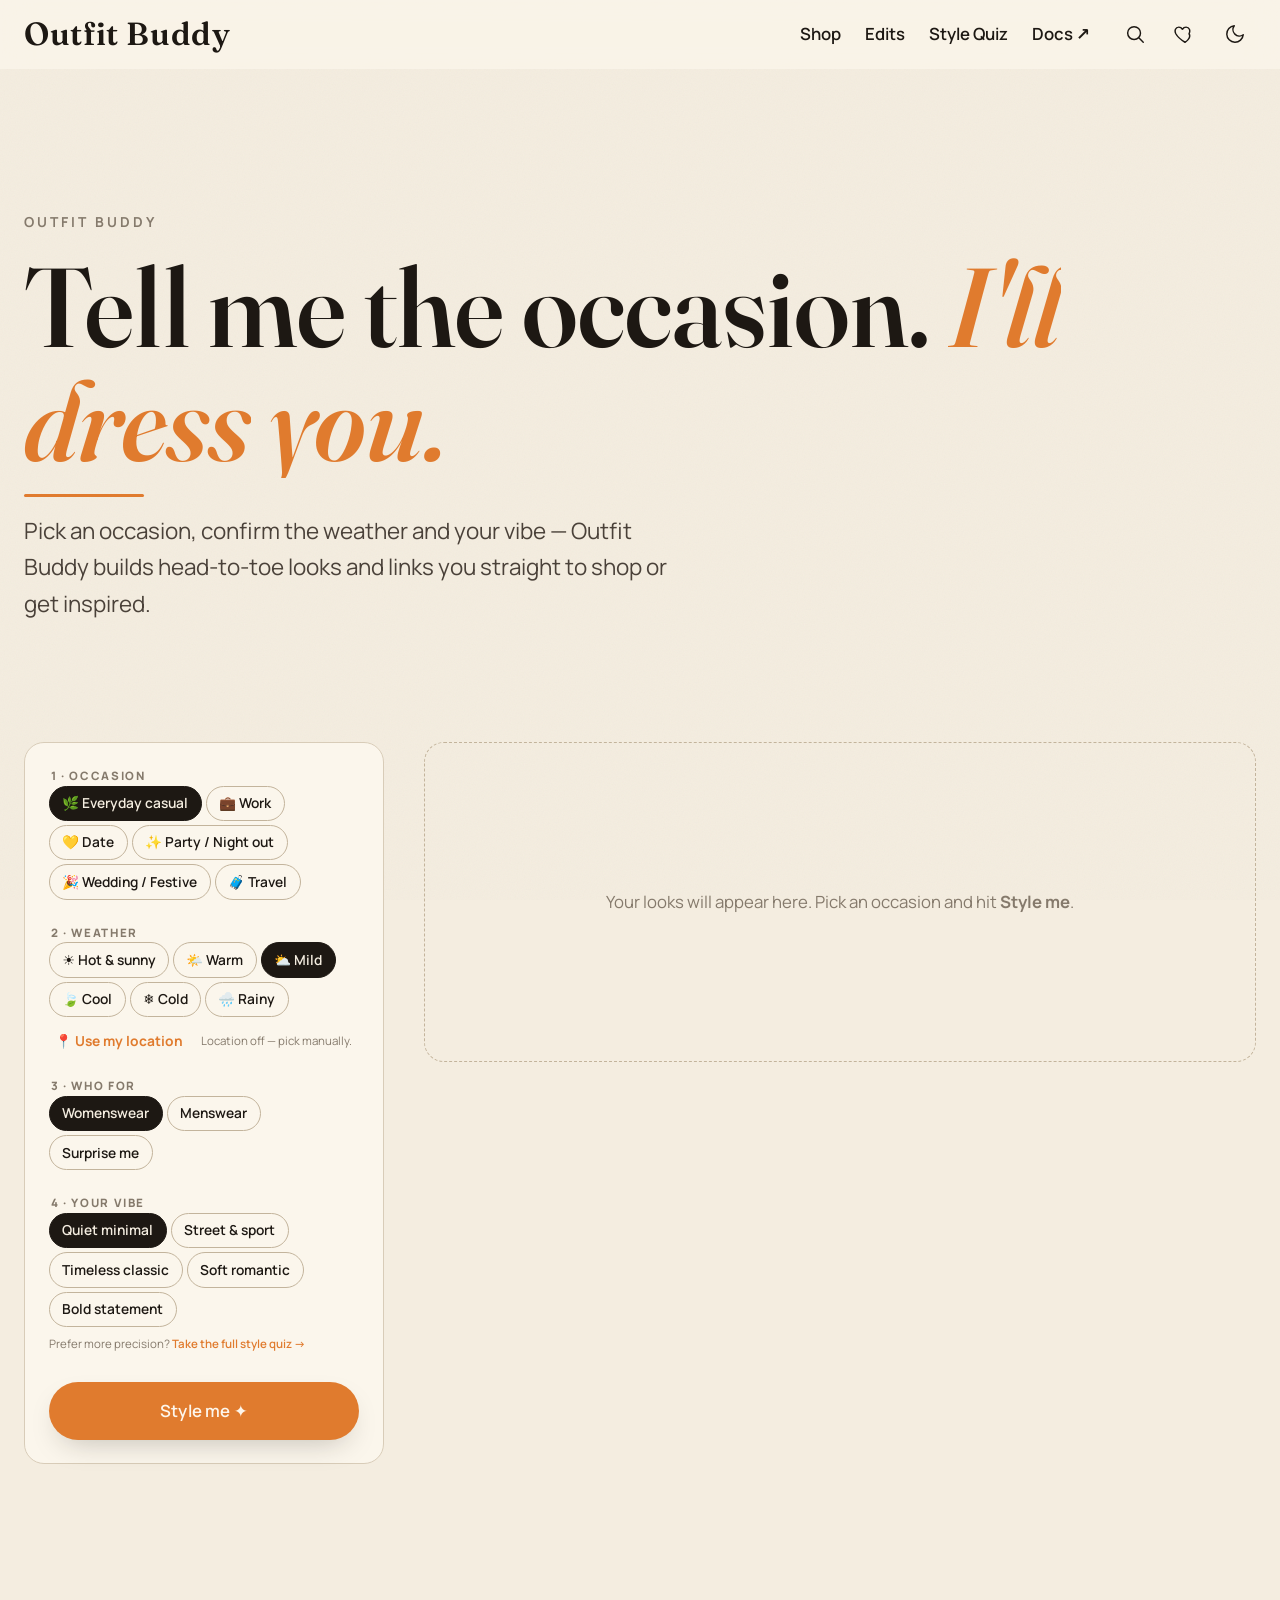
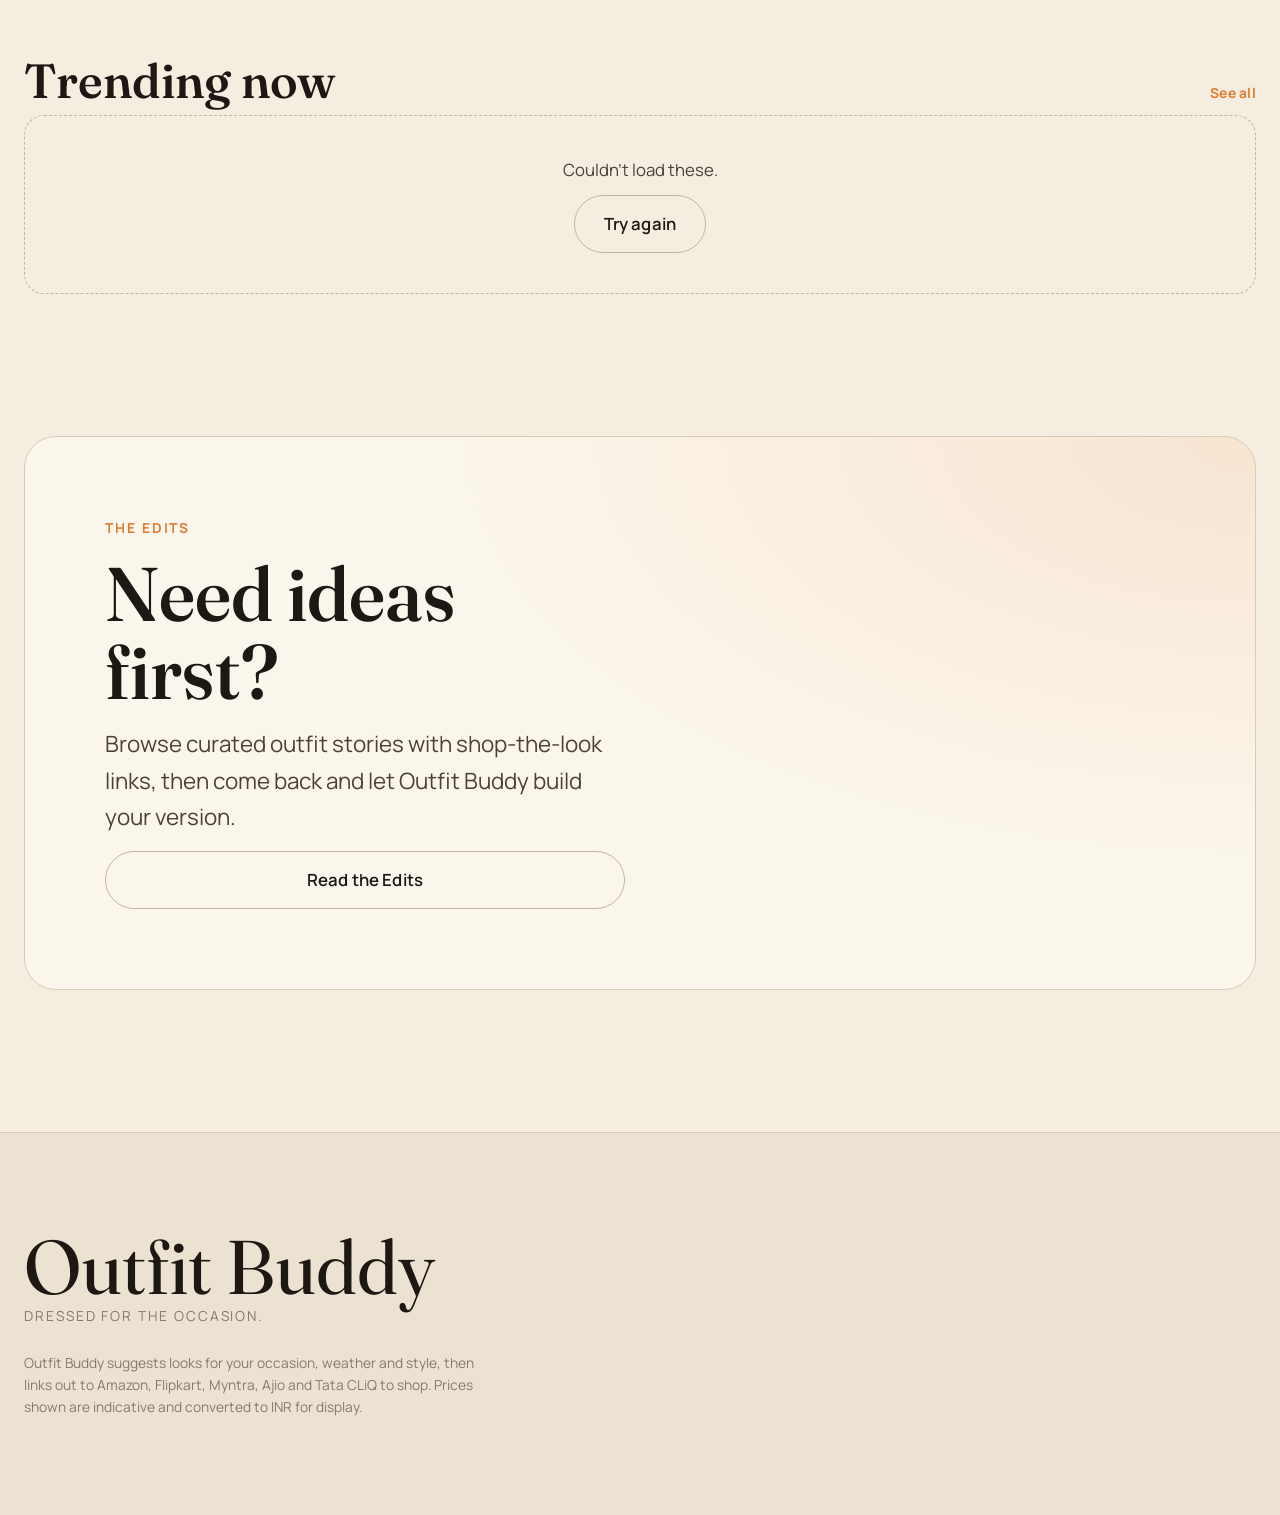
==== commit b8f1a91d: "enhance: :star: Add new features." ====
--- a/index.html
+++ b/index.html
@@ -5,10 +5,10 @@
     <meta name="viewport" content="width=device-width, initial-scale=1.0" />
     <meta
       name="description"
-      content="Vestra — one closet, every store. Discover clothing across Amazon, Flipkart, Myntra, Ajio and Tata CLiQ, and check out at the best price."
+      content="Outfit Buddy — tell it the occasion, the weather and your style, and it recommends outfit combinations with links to shop and get inspired."
     />
     <meta name="theme-color" content="#e07b2e" />
-    <title>Vestra — One closet. Every store.</title>
+    <title>Outfit Buddy — Dressed for the occasion.</title>
 
     <!--
       Theme boot: apply the saved / OS-preferred theme BEFORE first paint so
@@ -18,7 +18,7 @@
     <script>
       (function () {
         try {
-          var KEY = 'vestra.theme.v1';
+          var KEY = 'outfitbuddy.theme.v1';
           var saved = localStorage.getItem(KEY);
           var theme =
             saved === 'light' || saved === 'dark'
@@ -62,7 +62,7 @@
 
     <noscript>
       <p style="padding: 2rem; text-align: center">
-        Vestra needs JavaScript enabled to browse the collection.
+        Outfit Buddy needs JavaScript enabled to style your looks.
       </p>
     </noscript>
 
--- a/css/layout.css
+++ b/css/layout.css
@@ -4,9 +4,14 @@
  * scaffolding used by every route.
  */
 
-/* --- Containers --- */
+/* --- Containers ---
+ * Page roots default to full width, but each page's own container rule (e.g.
+ * `.shop`, `.home`) must be able to override this. Use a class selector (not
+ * `#app-main`) so the specificity matches those page rules and source order
+ * wins — otherwise the ID here clobbers every page's gutter and content ends
+ * up flush against the viewport edge. */
 .container,
-#app-main > * {
+.app-main > * {
   width: 100%;
 }
 
--- a/css/pages.css
+++ b/css/pages.css
@@ -42,6 +42,241 @@
 }
 .rail-section__link:hover {
   border-bottom-color: var(--accent);
+}
+
+/* ============================================================
+ * Outfit Buddy stylist (home)
+ * ============================================================ */
+.hero--stylist {
+  padding-block: var(--space-3xl) var(--space-lg);
+}
+.stylist {
+  display: grid;
+  grid-template-columns: minmax(280px, 360px) 1fr;
+  gap: var(--space-xl);
+  align-items: start;
+}
+.stylist__panel {
+  position: sticky;
+  top: calc(var(--header-h) + var(--space-md));
+  display: grid;
+  gap: var(--space-lg);
+  padding: var(--space-lg);
+  border: 1px solid var(--line);
+  border-radius: var(--radius-lg);
+  background: var(--paper-raised);
+}
+.stylist__group {
+  border: none;
+  padding: 0;
+  display: grid;
+  gap: var(--space-xs);
+}
+.stylist__legend {
+  font-size: 0.72rem;
+  text-transform: uppercase;
+  letter-spacing: var(--tracking-caps);
+  color: var(--ink-faint);
+  font-weight: 800;
+}
+.stylist__weather-row {
+  display: flex;
+  align-items: center;
+  gap: var(--space-sm);
+  flex-wrap: wrap;
+  margin-top: var(--space-2xs);
+}
+.stylist__geo {
+  font-size: var(--step--1);
+  font-weight: 700;
+  color: var(--accent);
+}
+.stylist__geo:hover {
+  text-decoration: underline;
+}
+.stylist__weather-status {
+  font-size: 0.72rem;
+  color: var(--ink-faint);
+}
+.stylist__hint {
+  font-size: 0.72rem;
+  color: var(--ink-faint);
+}
+.stylist__hint a {
+  color: var(--accent);
+  font-weight: 600;
+}
+.stylist__go {
+  margin-top: var(--space-2xs);
+}
+.stylist__results {
+  min-height: 320px;
+}
+.stylist__placeholder {
+  display: grid;
+  place-items: center;
+  min-height: 320px;
+  padding: var(--space-xl);
+  text-align: center;
+  color: var(--ink-faint);
+  border: 1px dashed var(--line-strong);
+  border-radius: var(--radius-lg);
+}
+.stylist-results__head {
+  display: flex;
+  align-items: baseline;
+  justify-content: space-between;
+  gap: var(--space-md);
+  margin-bottom: var(--space-md);
+  flex-wrap: wrap;
+}
+.stylist-results__title {
+  font-size: var(--step-2);
+}
+.outfit-grid {
+  display: grid;
+  grid-template-columns: repeat(auto-fill, minmax(300px, 1fr));
+  gap: var(--space-lg);
+}
+
+/* Outfit card */
+.outfit-card {
+  display: flex;
+  flex-direction: column;
+  gap: var(--space-sm);
+  padding: var(--space-md);
+  border: 1px solid var(--line);
+  border-radius: var(--radius-lg);
+  background: var(--paper-raised);
+  transition: transform var(--dur-base) var(--ease-out), box-shadow var(--dur-base) var(--ease-out);
+}
+.outfit-card:hover {
+  transform: translateY(-4px);
+  box-shadow: var(--shadow-md);
+}
+.outfit-card__head {
+  display: flex;
+  justify-content: space-between;
+  align-items: baseline;
+  gap: var(--space-sm);
+}
+.outfit-card__rationale {
+  font-family: var(--font-display);
+  font-size: var(--step-1);
+  line-height: 1.25;
+}
+.outfit-card__total {
+  white-space: nowrap;
+  font-weight: 700;
+  color: var(--accent);
+  font-size: var(--step--1);
+}
+.outfit-card__items {
+  display: grid;
+  grid-template-columns: repeat(3, 1fr);
+  gap: var(--space-sm);
+}
+.oc-item {
+  display: flex;
+  flex-direction: column;
+  gap: 4px;
+}
+.oc-item__media {
+  position: relative;
+  aspect-ratio: 4 / 5;
+  border-radius: var(--radius-md);
+  overflow: hidden;
+  background: var(--paper-sunk);
+}
+.oc-item__media img {
+  width: 100%;
+  height: 100%;
+  object-fit: cover;
+  transition: transform var(--dur-slow) var(--ease-out);
+}
+.oc-item__media:hover img {
+  transform: scale(1.08);
+}
+.oc-item__role {
+  position: absolute;
+  bottom: 6px;
+  left: 6px;
+  background: var(--surface-glass);
+  backdrop-filter: blur(6px);
+  -webkit-backdrop-filter: blur(6px);
+  border: 1px solid var(--line);
+  color: var(--ink);
+  font-size: 0.6rem;
+  font-weight: 800;
+  text-transform: uppercase;
+  letter-spacing: 0.04em;
+  padding: 2px 7px;
+  border-radius: var(--radius-pill);
+}
+.oc-item__title {
+  font-size: 0.78rem;
+  font-weight: 600;
+  line-height: 1.25;
+  display: -webkit-box;
+  -webkit-line-clamp: 2;
+  -webkit-box-orient: vertical;
+  overflow: hidden;
+}
+.oc-item__title:hover {
+  color: var(--accent);
+}
+.oc-item__foot {
+  display: flex;
+  align-items: center;
+  justify-content: space-between;
+  gap: 4px;
+  margin-top: auto;
+}
+.oc-item__price {
+  font-weight: 700;
+  font-size: 0.8rem;
+}
+.oc-item__shop {
+  display: inline-flex;
+  align-items: center;
+  gap: 2px;
+  font-size: 0.72rem;
+  font-weight: 700;
+  color: var(--accent);
+}
+.oc-item__shop:hover {
+  text-decoration: underline;
+}
+.oc-item__shop .icon--sm {
+  width: 12px;
+  height: 12px;
+}
+.outfit-card__note {
+  font-size: var(--step--1);
+  color: var(--ink-soft);
+  padding: var(--space-xs) var(--space-sm);
+  background: var(--paper-sunk);
+  border-radius: var(--radius-sm);
+}
+.outfit-card__actions {
+  display: flex;
+  gap: var(--space-xs);
+  flex-wrap: wrap;
+}
+.outfit-card__actions .btn {
+  flex: 1;
+  padding: 0.6em 0.9em;
+  font-size: var(--step--1);
+  white-space: nowrap;
+}
+
+@media (max-width: 900px) {
+  .stylist {
+    grid-template-columns: 1fr;
+  }
+  .stylist__panel {
+    position: static;
+  }
 }
 
 /* Stats band */
